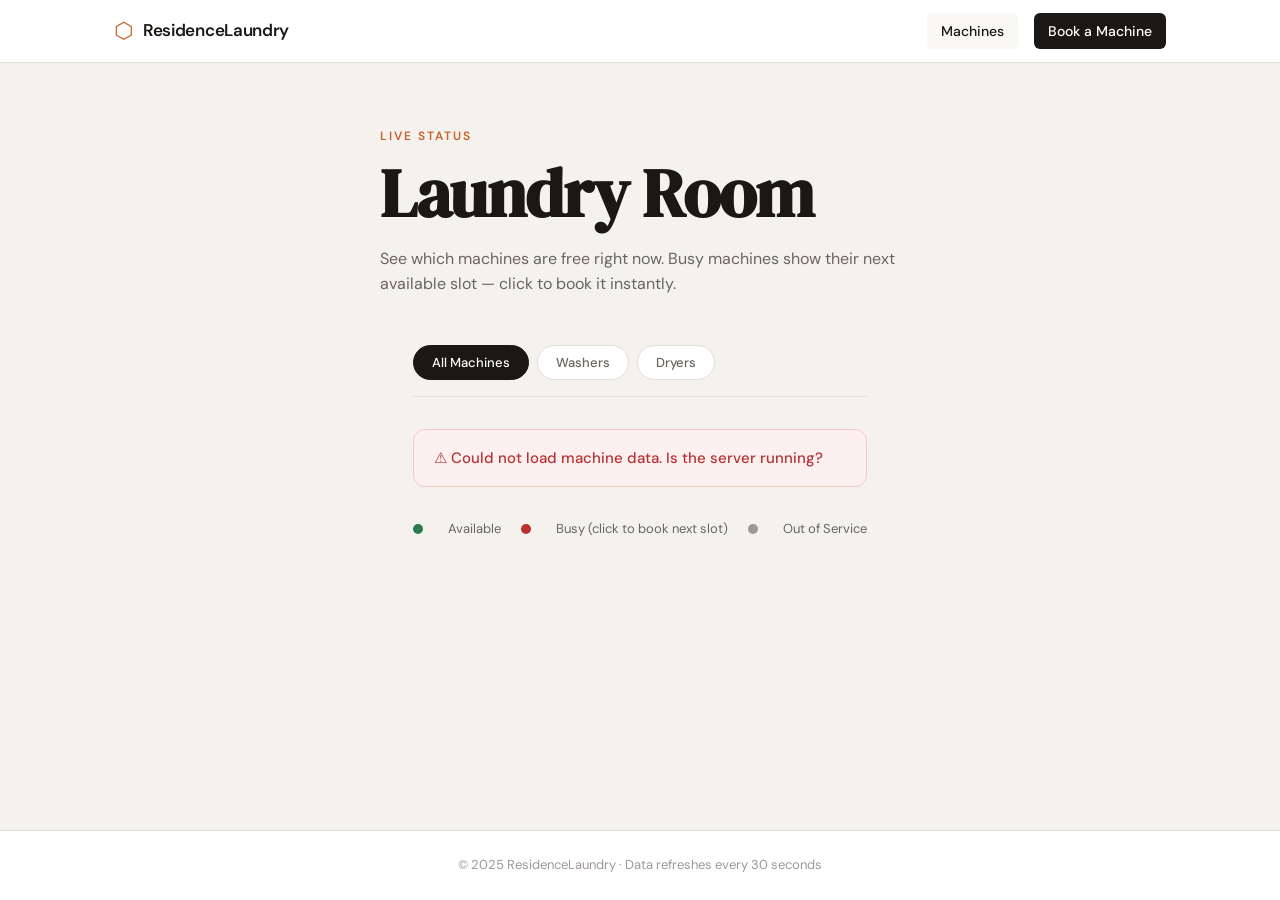
==== templates/index.html @ 704d6255 "Add admin dashboard and next-slot feature" ====
<!DOCTYPE html>
<html lang="en">
<head>
    <meta charset="UTF-8" />
    <meta name="viewport" content="width=device-width, initial-scale=1.0" />
    <title>ResidenceLaundry — Machine Status</title>
    <link rel="stylesheet" href="/static/style.css" />
    <link rel="preconnect" href="https://fonts.googleapis.com" />
    <link href="https://fonts.googleapis.com/css2?family=DM+Serif+Display&family=DM+Sans:wght@300;400;500;600&display=swap" rel="stylesheet" />
</head>
<body>

    <header class="site-header">
        <div class="header-inner">
            <div class="brand">
                <span class="brand-icon">⬡</span>
                <span class="brand-name">ResidenceLaundry</span>
            </div>
            <nav>
                <a href="/" class="nav-link active">Machines</a>
                <a href="/book" class="nav-link nav-cta">Book a Machine</a>
            </nav>
        </div>
    </header>

    <section class="hero">
        <p class="hero-label">Live Status</p>
        <h1 class="hero-title">Laundry Room</h1>
        <p class="hero-sub">See which machines are free right now. Busy machines show their next available slot — click to book it instantly.</p>
    </section>

    <main class="main-content">

        <div class="filter-bar">
            <button class="filter-btn active" data-filter="all">All Machines</button>
            <button class="filter-btn" data-filter="Washer">Washers</button>
            <button class="filter-btn" data-filter="Dryer">Dryers</button>
        </div>

        <div id="loading" class="loading-state">
            <div class="spinner"></div>
            <p>Fetching machine status…</p>
        </div>

        <div id="error-banner" class="error-banner hidden">
            <span>⚠</span> Could not load machine data. Is the server running?
        </div>

        <div id="machines-grid" class="machines-grid hidden"></div>

        <div class="legend">
            <span class="legend-dot available-dot"></span> Available
            <span class="legend-dot busy-dot"></span> Busy (click to book next slot)
            <span class="legend-dot oos-dot"></span> Out of Service
        </div>

    </main>

    <footer class="site-footer">
        <p>© 2025 ResidenceLaundry · Data refreshes every 30 seconds</p>
    </footer>

    <script src="/static/script.js"></script>
</body>
</html>
---- static/style.css ----
/* =============================================================
   ResidenceLaundry — Stylesheet
   Aesthetic: Clean industrial utility with warm accents.
   Fonts: DM Serif Display (headings) + DM Sans (body)
   ============================================================= */

/* ---- CSS Custom Properties (design tokens) ---- */
:root {
    --bg:           #f5f2ee;        /* warm off-white background */
    --surface:      #ffffff;
    --surface-2:    #faf8f5;
    --border:       #e2ddd8;
    --text-primary: #1a1714;
    --text-secondary: #6b6460;
    --text-muted:   #9e9894;

    --accent:       #c8602a;        /* terracotta orange — main accent */
    --accent-light: #f5ebe4;

    --available:    #2d7a4f;        /* forest green */
    --available-bg: #eaf4ee;
    --busy:         #b83232;        /* deep red */
    --busy-bg:      #fdf0f0;

    --radius-sm:    6px;
    --radius-md:    12px;
    --radius-lg:    20px;

    --shadow-sm:    0 1px 4px rgba(26,23,20,.07);
    --shadow-md:    0 4px 20px rgba(26,23,20,.10);
    --shadow-lg:    0 12px 40px rgba(26,23,20,.14);

    --font-serif:   'DM Serif Display', Georgia, serif;
    --font-sans:    'DM Sans', system-ui, sans-serif;

    --transition:   180ms ease;
}

/* ---- Reset / Base ---- */
*, *::before, *::after { box-sizing: border-box; margin: 0; padding: 0; }

html { scroll-behavior: smooth; }

body {
    font-family: var(--font-sans);
    background: var(--bg);
    color: var(--text-primary);
    font-size: 15px;
    line-height: 1.6;
    min-height: 100vh;
    display: flex;
    flex-direction: column;
}

a { color: inherit; text-decoration: none; }
button { font-family: inherit; cursor: pointer; }
input, select { font-family: inherit; }

/* ================================================================
   HEADER
   ================================================================ */
.site-header {
    background: var(--surface);
    border-bottom: 1px solid var(--border);
    position: sticky;
    top: 0;
    z-index: 100;
}

.header-inner {
    max-width: 1100px;
    margin: 0 auto;
    padding: 0 24px;
    height: 62px;
    display: flex;
    align-items: center;
    justify-content: space-between;
}

.brand {
    display: flex;
    align-items: center;
    gap: 10px;
    font-weight: 600;
    font-size: 17px;
    letter-spacing: -0.3px;
}

.brand-icon {
    font-size: 22px;
    color: var(--accent);
    line-height: 1;
}

nav {
    display: flex;
    align-items: center;
    gap: 8px;
}

.nav-link {
    padding: 7px 14px;
    border-radius: var(--radius-sm);
    font-size: 14px;
    font-weight: 500;
    color: var(--text-secondary);
    transition: background var(--transition), color var(--transition);
}

.nav-link:hover,
.nav-link.active {
    background: var(--surface-2);
    color: var(--text-primary);
}

.nav-cta {
    background: var(--text-primary);
    color: #fff !important;
    margin-left: 8px;
}

.nav-cta:hover,
.nav-cta.active {
    background: var(--accent) !important;
    color: #fff !important;
}

/* ================================================================
   HERO
   ================================================================ */
.hero {
    max-width: 1100px;
    margin: 0 auto;
    padding: 64px 24px 48px;
}

.hero-small {
    padding-top: 48px;
    padding-bottom: 36px;
}

.hero-label {
    font-size: 12px;
    font-weight: 600;
    letter-spacing: 2px;
    text-transform: uppercase;
    color: var(--accent);
    margin-bottom: 12px;
}

.hero-title {
    font-family: var(--font-serif);
    font-size: clamp(40px, 6vw, 68px);
    line-height: 1.05;
    letter-spacing: -1px;
    color: var(--text-primary);
    margin-bottom: 16px;
}

.hero-sub {
    font-size: 16px;
    color: var(--text-secondary);
    max-width: 520px;
}

/* ================================================================
   MAIN CONTENT
   ================================================================ */
.main-content {
    max-width: 1100px;
    margin: 0 auto;
    padding: 0 24px 80px;
    flex: 1;
}

/* ================================================================
   FILTER BAR
   ================================================================ */
.filter-bar {
    display: flex;
    gap: 8px;
    margin-bottom: 32px;
    border-bottom: 1px solid var(--border);
    padding-bottom: 16px;
}

.filter-btn {
    padding: 8px 18px;
    border: 1px solid var(--border);
    border-radius: 100px;
    background: var(--surface);
    font-size: 13px;
    font-weight: 500;
    color: var(--text-secondary);
    transition: all var(--transition);
}

.filter-btn:hover {
    border-color: var(--text-secondary);
    color: var(--text-primary);
}

.filter-btn.active {
    background: var(--text-primary);
    border-color: var(--text-primary);
    color: #fff;
}

/* ================================================================
   MACHINE GRID
   ================================================================ */
.machines-grid {
    display: grid;
    grid-template-columns: repeat(auto-fill, minmax(280px, 1fr));
    gap: 18px;
}

.machine-card {
    background: var(--surface);
    border: 1px solid var(--border);
    border-radius: var(--radius-lg);
    padding: 24px;
    transition: transform var(--transition), box-shadow var(--transition);
    position: relative;
    overflow: hidden;
    animation: fadeUp 300ms ease both;
}

.machine-card:hover {
    transform: translateY(-3px);
    box-shadow: var(--shadow-md);
}

/* Subtle left bar to indicate status */
.machine-card::before {
    content: '';
    position: absolute;
    top: 0; left: 0; bottom: 0;
    width: 4px;
    border-radius: 4px 0 0 4px;
}

.machine-card.available::before { background: var(--available); }
.machine-card.busy::before       { background: var(--busy); }

.machine-type-badge {
    display: inline-flex;
    align-items: center;
    gap: 5px;
    font-size: 11px;
    font-weight: 600;
    letter-spacing: 1.5px;
    text-transform: uppercase;
    color: var(--text-muted);
    margin-bottom: 10px;
}

.machine-name {
    font-family: var(--font-serif);
    font-size: 24px;
    margin-bottom: 16px;
    letter-spacing: -0.3px;
}

.status-badge {
    display: inline-flex;
    align-items: center;
    gap: 7px;
    padding: 5px 12px;
    border-radius: 100px;
    font-size: 13px;
    font-weight: 600;
    margin-bottom: 14px;
}

.status-badge.available {
    background: var(--available-bg);
    color: var(--available);
}

.status-badge.busy {
    background: var(--busy-bg);
    color: var(--busy);
}

.status-dot {
    width: 7px; height: 7px;
    border-radius: 50%;
}

.available .status-dot  { background: var(--available); animation: pulse-green 2s infinite; }
.busy      .status-dot  { background: var(--busy); }

.machine-detail {
    font-size: 13px;
    color: var(--text-secondary);
    margin-bottom: 4px;
}

.machine-detail strong { color: var(--text-primary); }

.card-footer {
    margin-top: 20px;
    display: flex;
    gap: 10px;
}

.btn-book {
    flex: 1;
    padding: 10px;
    background: var(--text-primary);
    color: #fff;
    border: none;
    border-radius: var(--radius-sm);
    font-size: 13px;
    font-weight: 600;
    transition: background var(--transition);
}

.btn-book:hover  { background: var(--accent); }
.btn-book:disabled {
    background: var(--border);
    color: var(--text-muted);
    cursor: not-allowed;
}

/* ================================================================
   LOADING & ERROR STATES
   ================================================================ */
.loading-state {
    text-align: center;
    padding: 80px 24px;
    color: var(--text-secondary);
}

.spinner {
    width: 36px; height: 36px;
    border: 3px solid var(--border);
    border-top-color: var(--accent);
    border-radius: 50%;
    animation: spin 0.8s linear infinite;
    margin: 0 auto 16px;
}

.error-banner {
    background: var(--busy-bg);
    border: 1px solid #f5c6c6;
    border-radius: var(--radius-md);
    padding: 16px 20px;
    color: var(--busy);
    font-weight: 500;
    margin-bottom: 24px;
}

.legend {
    display: flex;
    align-items: center;
    gap: 20px;
    margin-top: 32px;
    font-size: 13px;
    color: var(--text-secondary);
}

.legend-dot {
    display: inline-block;
    width: 10px; height: 10px;
    border-radius: 50%;
    margin-right: 5px;
}

.available-dot { background: var(--available); }
.busy-dot      { background: var(--busy); }

/* ================================================================
   BOOKING FORM PAGE
   ================================================================ */
.form-page { padding-top: 8px; }

.form-layout {
    display: grid;
    grid-template-columns: 1fr 380px;
    gap: 32px;
    align-items: start;
}

@media (max-width: 860px) {
    .form-layout { grid-template-columns: 1fr; }
}

/* ---- Form Card ---- */
.form-card {
    background: var(--surface);
    border: 1px solid var(--border);
    border-radius: var(--radius-lg);
    padding: 36px;
    box-shadow: var(--shadow-sm);
}

.form-card-title {
    font-family: var(--font-serif);
    font-size: 26px;
    margin-bottom: 28px;
    letter-spacing: -0.3px;
}

.booking-form { display: flex; flex-direction: column; gap: 22px; }

.field-group { display: flex; flex-direction: column; gap: 7px; }

.field-label {
    font-size: 13px;
    font-weight: 600;
    color: var(--text-secondary);
    letter-spacing: 0.3px;
}

.field-input {
    padding: 11px 14px;
    border: 1px solid var(--border);
    border-radius: var(--radius-sm);
    font-size: 15px;
    color: var(--text-primary);
    background: var(--surface);
    transition: border-color var(--transition), box-shadow var(--transition);
    appearance: none;
    -webkit-appearance: none;
}

.field-input:focus {
    outline: none;
    border-color: var(--accent);
    box-shadow: 0 0 0 3px rgba(200,96,42,.12);
}

.field-select {
    background-image: url("data:image/svg+xml,%3Csvg xmlns='http://www.w3.org/2000/svg' width='12' height='8' viewBox='0 0 12 8'%3E%3Cpath d='M1 1l5 5 5-5' stroke='%236b6460' stroke-width='1.5' fill='none' stroke-linecap='round'/%3E%3C/svg%3E");
    background-repeat: no-repeat;
    background-position: right 14px center;
    padding-right: 36px;
    cursor: pointer;
}

.field-hint {
    font-size: 12px;
    color: var(--text-muted);
    margin-top: 2px;
}

.submit-btn {
    margin-top: 8px;
    padding: 14px 24px;
    background: var(--text-primary);
    color: #fff;
    border: none;
    border-radius: var(--radius-md);
    font-size: 15px;
    font-weight: 600;
    letter-spacing: 0.2px;
    transition: background var(--transition), transform var(--transition);
    display: flex;
    align-items: center;
    justify-content: center;
    gap: 10px;
}

.submit-btn:hover { background: var(--accent); transform: translateY(-1px); }
.submit-btn:active { transform: translateY(0); }
.submit-btn:disabled { background: var(--border); color: var(--text-muted); cursor: not-allowed; transform: none; }

.btn-spinner {
    font-size: 18px;
    animation: spin 0.7s linear infinite;
    display: inline-block;
}

/* ---- Feedback Messages ---- */
.feedback-msg {
    display: flex;
    align-items: flex-start;
    gap: 14px;
    padding: 16px 18px;
    border-radius: var(--radius-md);
    margin-bottom: 24px;
    font-size: 14px;
    line-height: 1.5;
}

.feedback-msg p { margin-top: 4px; color: var(--text-secondary); }
.feedback-msg strong { display: block; font-size: 15px; }

.success-msg { background: var(--available-bg); border: 1px solid #b2dfc6; color: var(--available); }
.error-msg   { background: var(--busy-bg);      border: 1px solid #f5c6c6; color: var(--busy); }

.feedback-icon {
    font-size: 20px;
    font-weight: 700;
    flex-shrink: 0;
    margin-top: 1px;
}

/* ---- Info Panel ---- */
.info-panel {
    background: var(--surface-2);
    border: 1px solid var(--border);
    border-radius: var(--radius-lg);
    padding: 30px;
}

.info-title {
    font-family: var(--font-serif);
    font-size: 20px;
    margin-bottom: 22px;
}

.info-steps {
    list-style: none;
    display: flex;
    flex-direction: column;
    gap: 20px;
    margin-bottom: 28px;
}

.info-steps li {
    display: flex;
    gap: 14px;
    font-size: 14px;
    line-height: 1.5;
}

.info-steps p { color: var(--text-secondary); margin-top: 2px; font-size: 13px; }
.info-steps strong { font-weight: 600; }

.step-num {
    font-size: 11px;
    font-weight: 700;
    color: var(--accent);
    background: var(--accent-light);
    padding: 4px 7px;
    border-radius: 4px;
    height: fit-content;
    flex-shrink: 0;
    letter-spacing: 0.5px;
}

.info-duration-box {
    background: var(--surface);
    border: 1px solid var(--border);
    border-radius: var(--radius-md);
    padding: 16px;
    display: flex;
    flex-direction: column;
    gap: 10px;
    margin-bottom: 24px;
}

.duration-item {
    display: flex;
    align-items: center;
    gap: 10px;
    font-size: 14px;
}

.duration-icon { font-size: 20px; }

.back-link {
    font-size: 13px;
    color: var(--text-secondary);
    font-weight: 500;
    transition: color var(--transition);
    display: inline-block;
}

.back-link:hover { color: var(--accent); }

/* ================================================================
   FOOTER
   ================================================================ */
.site-footer {
    text-align: center;
    padding: 24px;
    font-size: 13px;
    color: var(--text-muted);
    border-top: 1px solid var(--border);
    background: var(--surface);
}

/* ================================================================
   UTILITY
   ================================================================ */
.hidden { display: none !important; }

/* ================================================================
   ANIMATIONS
   ================================================================ */
@keyframes spin {
    to { transform: rotate(360deg); }
}

@keyframes fadeUp {
    from { opacity: 0; transform: translateY(14px); }
    to   { opacity: 1; transform: translateY(0); }
}

@keyframes pulse-green {
    0%, 100% { box-shadow: 0 0 0 0 rgba(45,122,79,.4); }
    50%       { box-shadow: 0 0 0 5px rgba(45,122,79,.0); }
}

/* ================================================================
   RESPONSIVE
   ================================================================ */
@media (max-width: 640px) {
    .hero { padding: 40px 16px 32px; }
    .main-content { padding: 0 16px 60px; }
    .form-card { padding: 24px 20px; }
    .filter-bar { flex-wrap: wrap; }
    .header-inner { padding: 0 16px; }
}

/* ================================================================
   ADMIN — Login Page
   ================================================================ */
.login-body {
    display: flex;
    align-items: center;
    justify-content: center;
    min-height: 100vh;
    background: var(--bg);
}

.login-card {
    background: var(--surface);
    border: 1px solid var(--border);
    border-radius: var(--radius-lg);
    padding: 44px 40px;
    width: 100%;
    max-width: 420px;
    box-shadow: var(--shadow-lg);
}

.login-brand {
    display: flex;
    align-items: center;
    gap: 10px;
    font-weight: 600;
    font-size: 16px;
    margin-bottom: 28px;
}

.login-title {
    font-family: var(--font-serif);
    font-size: 32px;
    margin-bottom: 8px;
}

.login-sub {
    color: var(--text-secondary);
    font-size: 14px;
    margin-bottom: 28px;
}

.login-form { display: flex; flex-direction: column; gap: 16px; }

/* ================================================================
   ADMIN — Dashboard
   ================================================================ */
.admin-badge {
    background: var(--accent);
    color: #fff;
    font-size: 10px;
    font-weight: 700;
    letter-spacing: 1px;
    text-transform: uppercase;
    padding: 3px 8px;
    border-radius: 100px;
    margin-left: 4px;
}

/* Stats grid */
.stats-grid {
    display: grid;
    grid-template-columns: repeat(auto-fill, minmax(180px, 1fr));
    gap: 16px;
    margin-bottom: 48px;
}

.stat-card {
    background: var(--surface);
    border: 1px solid var(--border);
    border-radius: var(--radius-md);
    padding: 22px 20px;
    box-shadow: var(--shadow-sm);
}

.stat-card.skeleton {
    height: 90px;
    background: linear-gradient(90deg, var(--border) 25%, var(--surface-2) 50%, var(--border) 75%);
    background-size: 200% 100%;
    animation: shimmer 1.4s infinite;
}

.stat-label {
    font-size: 12px;
    font-weight: 600;
    letter-spacing: 0.5px;
    text-transform: uppercase;
    color: var(--text-muted);
    margin-bottom: 10px;
}

.stat-value {
    font-family: var(--font-serif);
    font-size: 36px;
    line-height: 1;
    color: var(--text-primary);
}

.stat-value-sm { font-size: 22px; }

.stat-of {
    font-size: 18px;
    color: var(--text-muted);
    font-family: var(--font-sans);
}

/* Admin section */
.admin-section { margin-bottom: 52px; }

.section-header {
    display: flex;
    align-items: center;
    justify-content: space-between;
    flex-wrap: wrap;
    gap: 12px;
    margin-bottom: 20px;
    padding-bottom: 14px;
    border-bottom: 1px solid var(--border);
}

.section-title {
    font-family: var(--font-serif);
    font-size: 22px;
}

.section-hint {
    font-size: 13px;
    color: var(--text-muted);
}

.booking-filter-tabs {
    display: flex;
    gap: 6px;
    flex-wrap: wrap;
}

/* Bookings table */
.table-wrap {
    overflow-x: auto;
    border: 1px solid var(--border);
    border-radius: var(--radius-md);
}

.bookings-table {
    width: 100%;
    border-collapse: collapse;
    font-size: 14px;
}

.bookings-table th {
    background: var(--surface-2);
    padding: 12px 16px;
    text-align: left;
    font-size: 12px;
    font-weight: 600;
    letter-spacing: 0.5px;
    text-transform: uppercase;
    color: var(--text-secondary);
    border-bottom: 1px solid var(--border);
    white-space: nowrap;
}

.bookings-table td {
    padding: 12px 16px;
    border-bottom: 1px solid var(--border);
    color: var(--text-primary);
    vertical-align: middle;
}

.bookings-table tr:last-child td { border-bottom: none; }

.bookings-table tr:hover td { background: var(--surface-2); }

/* Status badges inside the table */
.booking-status {
    display: inline-block;
    padding: 3px 10px;
    border-radius: 100px;
    font-size: 12px;
    font-weight: 600;
}

.status-active    { background: var(--available-bg); color: var(--available); }
.status-completed { background: var(--surface-2);    color: var(--text-muted); border: 1px solid var(--border); }
.status-cancelled { background: var(--busy-bg);      color: var(--busy); }

/* Cancel button inside table */
.btn-cancel {
    padding: 5px 12px;
    background: var(--busy-bg);
    color: var(--busy);
    border: 1px solid #f5c6c6;
    border-radius: var(--radius-sm);
    font-size: 12px;
    font-weight: 600;
    cursor: pointer;
    transition: background var(--transition);
}

.btn-cancel:hover { background: var(--busy); color: #fff; }

.no-action { color: var(--text-muted); font-size: 13px; }

/* Machine toggle buttons */
.btn-deactivate {
    background: var(--busy-bg) !important;
    color: var(--busy) !important;
}
.btn-deactivate:hover { background: var(--busy) !important; color: #fff !important; }

.btn-activate {
    background: var(--available-bg) !important;
    color: var(--available) !important;
}
.btn-activate:hover { background: var(--available) !important; color: #fff !important; }

/* Empty state */
.empty-state {
    text-align: center;
    padding: 48px;
    color: var(--text-muted);
    font-size: 14px;
    background: var(--surface);
    border: 1px solid var(--border);
    border-radius: var(--radius-md);
}

/* ================================================================
   OUT OF SERVICE machine card
   ================================================================ */
.machine-card.out-of-service {
    opacity: 0.7;
}

.machine-card.out-of-service::before { background: var(--text-muted); }

.status-badge.oos {
    background: var(--surface-2);
    color: var(--text-muted);
    border: 1px solid var(--border);
}

.oos-dot { background: var(--text-muted); }

/* Next slot hint on busy cards */
.next-slot-hint {
    margin-top: 6px;
    font-size: 13px;
    color: var(--accent) !important;
}

.btn-book-next {
    background: var(--accent) !important;
}

.btn-book-next:hover {
    background: #a8501f !important;
}

/* ================================================================
   TOAST notifications
   ================================================================ */
.toast {
    position: fixed;
    bottom: 28px;
    right: 28px;
    padding: 14px 20px;
    border-radius: var(--radius-md);
    font-size: 14px;
    font-weight: 500;
    box-shadow: var(--shadow-lg);
    z-index: 9999;
    animation: fadeUp 200ms ease;
    max-width: 320px;
}

.toast-success { background: var(--available); color: #fff; }
.toast-error   { background: var(--busy);      color: #fff; }

/* ================================================================
   SKELETON shimmer animation
   ================================================================ */
@keyframes shimmer {
    0%   { background-position: 200% 0; }
    100% { background-position: -200% 0; }
}
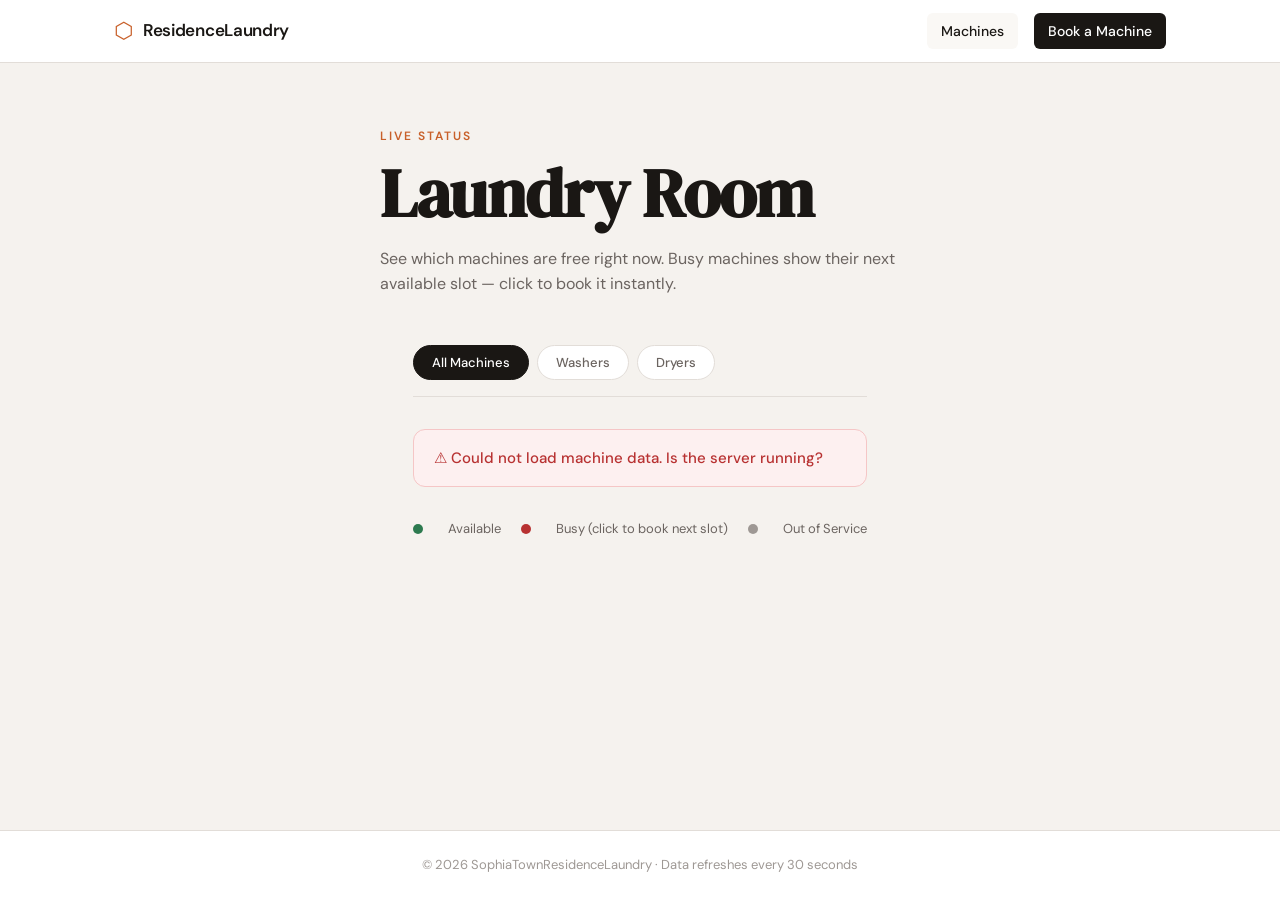
==== commit c95487a9: "Fixing 2025 to 2026 Sophiatown" ====
--- a/templates/index.html
+++ b/templates/index.html
@@ -57,7 +57,7 @@
     </main>
 
     <footer class="site-footer">
-        <p>© 2025 ResidenceLaundry · Data refreshes every 30 seconds</p>
+        <p>© 2026 SophiaTownResidenceLaundry · Data refreshes every 30 seconds</p>
     </footer>
 
     <script src="/static/script.js"></script>
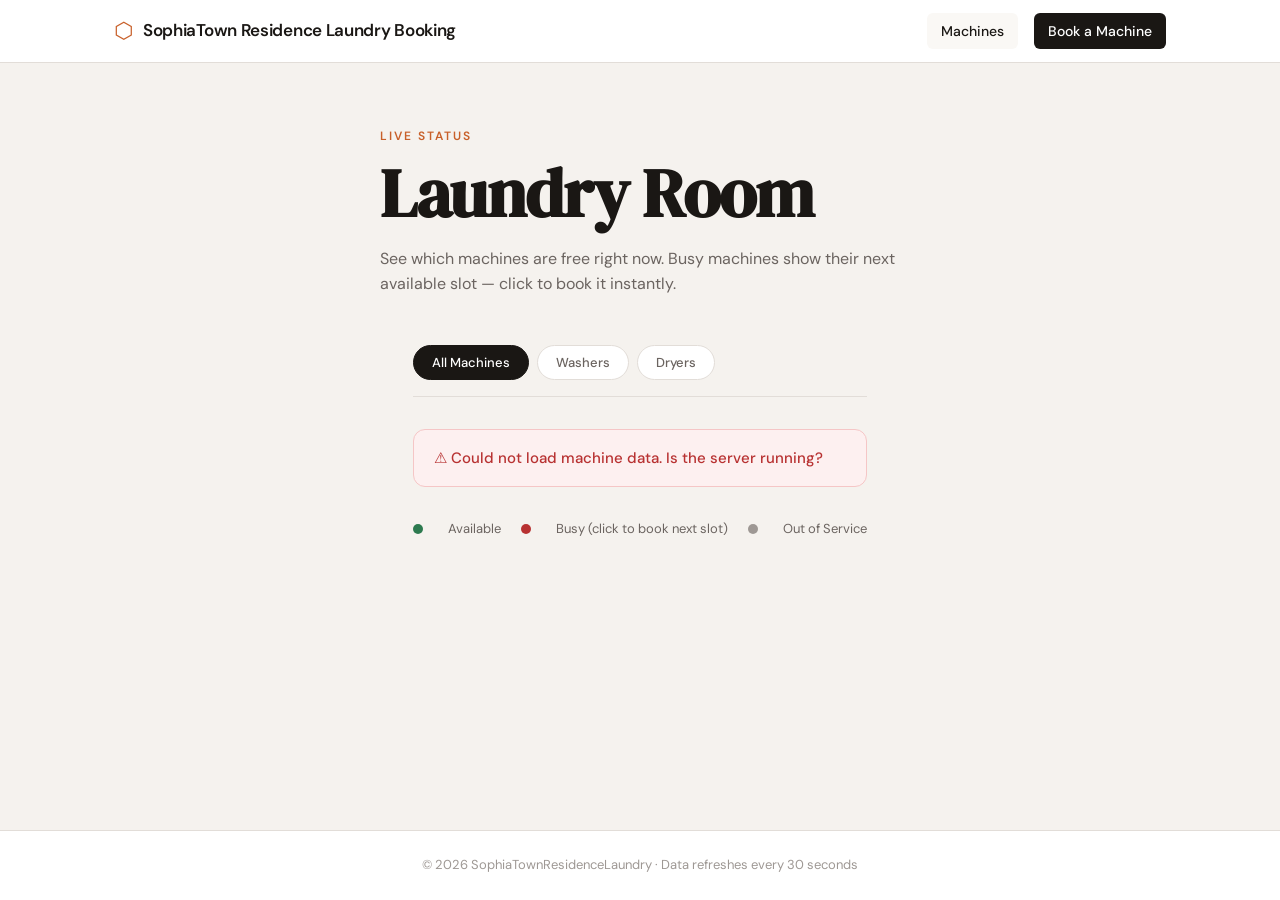
==== commit 957b61b2: "Edit header" ====
--- a/templates/index.html
+++ b/templates/index.html
@@ -14,7 +14,7 @@
         <div class="header-inner">
             <div class="brand">
                 <span class="brand-icon">⬡</span>
-                <span class="brand-name">ResidenceLaundry</span>
+                <span class="brand-name">SophiaTown Residence Laundry Booking</span>
             </div>
             <nav>
                 <a href="/" class="nav-link active">Machines</a>
--- a/static/style.css
+++ b/static/style.css
@@ -903,3 +903,64 @@
     0%   { background-position: 200% 0; }
     100% { background-position: -200% 0; }
 }
+
+/* ================================================================
+   MACHINE QUEUE — list of bookings on each busy machine card
+   ================================================================ */
+.queue-list {
+    margin-top: 12px;
+    display: flex;
+    flex-direction: column;
+    gap: 6px;
+    border-top: 1px solid var(--border);
+    padding-top: 10px;
+}
+
+.queue-entry {
+    display: flex;
+    align-items: flex-start;
+    gap: 10px;
+    padding: 7px 10px;
+    border-radius: var(--radius-sm);
+    background: var(--surface-2);
+    border: 1px solid var(--border);
+}
+
+.queue-entry.queue-current {
+    background: var(--busy-bg);
+    border-color: #f5c6c6;
+}
+
+.queue-tag {
+    font-size: 10px;
+    font-weight: 700;
+    letter-spacing: 0.5px;
+    padding: 3px 7px;
+    border-radius: 4px;
+    flex-shrink: 0;
+    margin-top: 1px;
+}
+
+.queue-now  { background: var(--busy);      color: #fff; }
+.queue-next { background: var(--border);    color: var(--text-secondary); }
+
+.queue-info {
+    display: flex;
+    flex-direction: column;
+    gap: 2px;
+    min-width: 0;
+}
+
+.queue-name {
+    font-size: 13px;
+    font-weight: 500;
+    color: var(--text-primary);
+    white-space: nowrap;
+    overflow: hidden;
+    text-overflow: ellipsis;
+}
+
+.queue-time {
+    font-size: 12px;
+    color: var(--text-muted);
+}
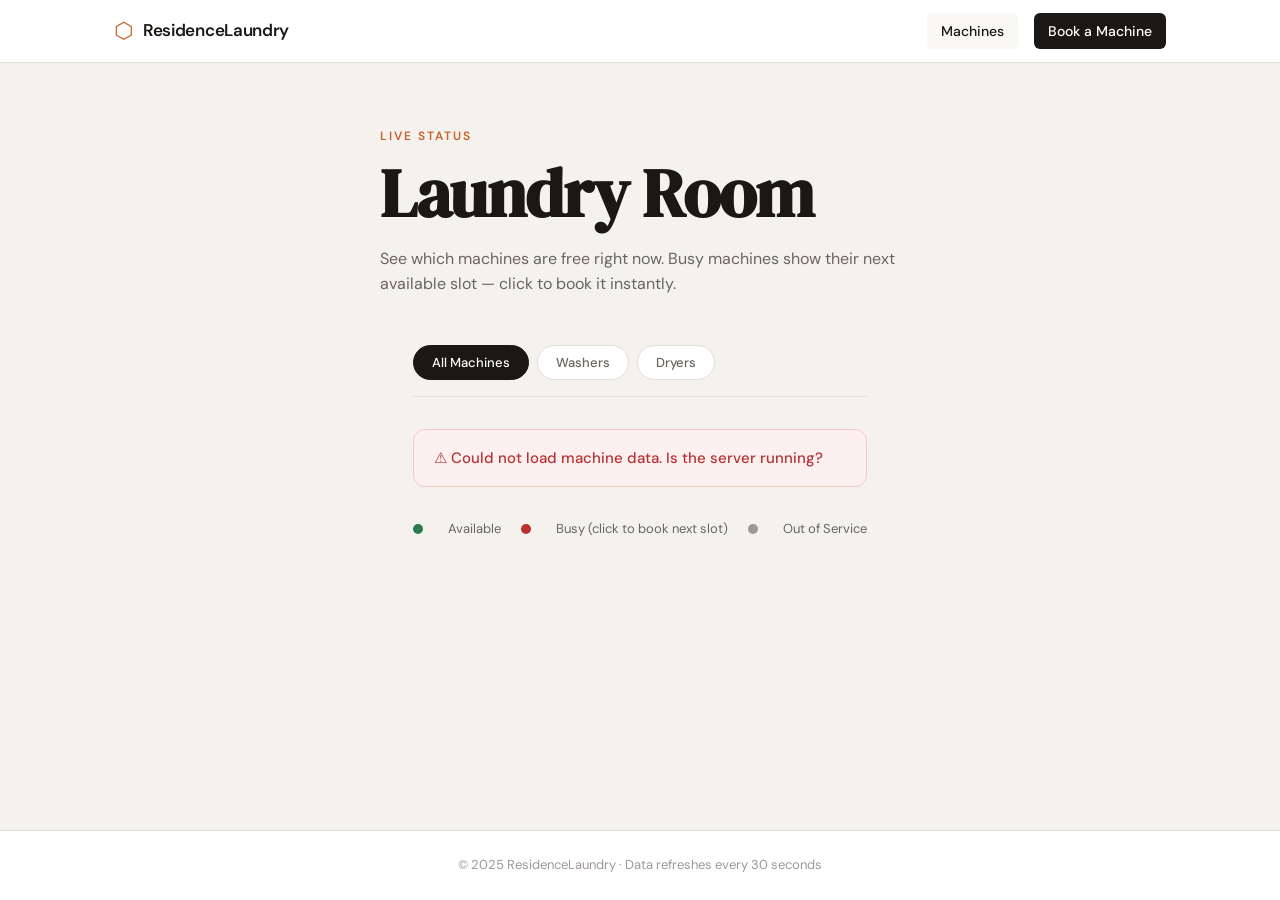
==== commit fb0a3cfd: "Add self-service cancel with automatic queue shifting" ====
--- a/templates/index.html
+++ b/templates/index.html
@@ -14,7 +14,7 @@
         <div class="header-inner">
             <div class="brand">
                 <span class="brand-icon">⬡</span>
-                <span class="brand-name">SophiaTown Residence Laundry Booking</span>
+                <span class="brand-name">ResidenceLaundry</span>
             </div>
             <nav>
                 <a href="/" class="nav-link active">Machines</a>
@@ -57,8 +57,41 @@
     </main>
 
     <footer class="site-footer">
-        <p>© 2026 SophiaTownResidenceLaundry · Data refreshes every 30 seconds</p>
+        <p>© 2025 ResidenceLaundry · Data refreshes every 30 seconds</p>
     </footer>
+
+    <!-- ======================================================= CANCEL MODAL -->
+    <div id="cancel-modal-overlay" class="modal-overlay hidden">
+        <div class="modal-card">
+            <h2 class="modal-title">Cancel Booking</h2>
+            <p class="modal-sub">
+                You are cancelling your slot on <strong id="cancel-machine-name"></strong>.
+                The next person in the queue will be shifted up automatically.
+            </p>
+            <p class="modal-sub" style="margin-top:8px;">
+                Enter your details to confirm it is your booking:
+            </p>
+
+            <div class="field-group" style="margin-top:16px;">
+                <label class="field-label" for="cancel-name-input">Your Full Name</label>
+                <input type="text" id="cancel-name-input" class="field-input" placeholder="e.g. Thabo Nkosi" />
+            </div>
+
+            <div class="field-group" style="margin-top:12px;">
+                <label class="field-label" for="cancel-room-input">Your Room Number</label>
+                <input type="text" id="cancel-room-input" class="field-input" placeholder="e.g. 204" />
+            </div>
+
+            <p id="cancel-feedback" class="cancel-feedback"></p>
+
+            <div class="modal-actions">
+                <button class="modal-btn-secondary" onclick="closeCancelModal()">Keep Booking</button>
+                <button class="modal-btn-danger" id="cancel-confirm-btn" onclick="confirmCancel()">
+                    Yes, Cancel Booking
+                </button>
+            </div>
+        </div>
+    </div>
 
     <script src="/static/script.js"></script>
 </body>
--- a/static/style.css
+++ b/static/style.css
@@ -964,3 +964,116 @@
     font-size: 12px;
     color: var(--text-muted);
 }
+
+/* ================================================================
+   CANCEL BUTTON inside queue entries
+   ================================================================ */
+.btn-cancel-slot {
+    margin-left: auto;
+    flex-shrink: 0;
+    padding: 4px 10px;
+    font-size: 11px;
+    font-weight: 600;
+    background: transparent;
+    color: var(--busy);
+    border: 1px solid #f5c6c6;
+    border-radius: var(--radius-sm);
+    cursor: pointer;
+    transition: all var(--transition);
+    white-space: nowrap;
+}
+
+.btn-cancel-slot:hover {
+    background: var(--busy);
+    color: #fff;
+    border-color: var(--busy);
+}
+
+/* ================================================================
+   CANCEL MODAL
+   ================================================================ */
+.modal-overlay {
+    position: fixed;
+    inset: 0;
+    background: rgba(26, 23, 20, 0.55);
+    backdrop-filter: blur(3px);
+    z-index: 200;
+    display: flex;
+    align-items: center;
+    justify-content: center;
+    padding: 24px;
+}
+
+.modal-card {
+    background: var(--surface);
+    border: 1px solid var(--border);
+    border-radius: var(--radius-lg);
+    padding: 36px 32px;
+    width: 100%;
+    max-width: 460px;
+    box-shadow: var(--shadow-lg);
+    animation: fadeUp 200ms ease;
+}
+
+.modal-title {
+    font-family: var(--font-serif);
+    font-size: 26px;
+    margin-bottom: 12px;
+}
+
+.modal-sub {
+    font-size: 14px;
+    color: var(--text-secondary);
+    line-height: 1.5;
+}
+
+.modal-actions {
+    display: flex;
+    gap: 12px;
+    margin-top: 24px;
+}
+
+.modal-btn-secondary {
+    flex: 1;
+    padding: 11px;
+    background: var(--surface-2);
+    border: 1px solid var(--border);
+    border-radius: var(--radius-sm);
+    font-size: 14px;
+    font-weight: 600;
+    color: var(--text-secondary);
+    cursor: pointer;
+    transition: all var(--transition);
+}
+
+.modal-btn-secondary:hover {
+    background: var(--border);
+    color: var(--text-primary);
+}
+
+.modal-btn-danger {
+    flex: 1;
+    padding: 11px;
+    background: var(--busy);
+    border: none;
+    border-radius: var(--radius-sm);
+    font-size: 14px;
+    font-weight: 600;
+    color: #fff;
+    cursor: pointer;
+    transition: background var(--transition);
+}
+
+.modal-btn-danger:hover    { background: #8b1f1f; }
+.modal-btn-danger:disabled { background: var(--border); color: var(--text-muted); cursor: not-allowed; }
+
+/* Feedback message inside modal */
+.cancel-feedback {
+    font-size: 13px;
+    margin-top: 14px;
+    min-height: 20px;
+    line-height: 1.5;
+}
+
+.cancel-success { color: var(--available); font-weight: 500; }
+.cancel-error   { color: var(--busy);      font-weight: 500; }
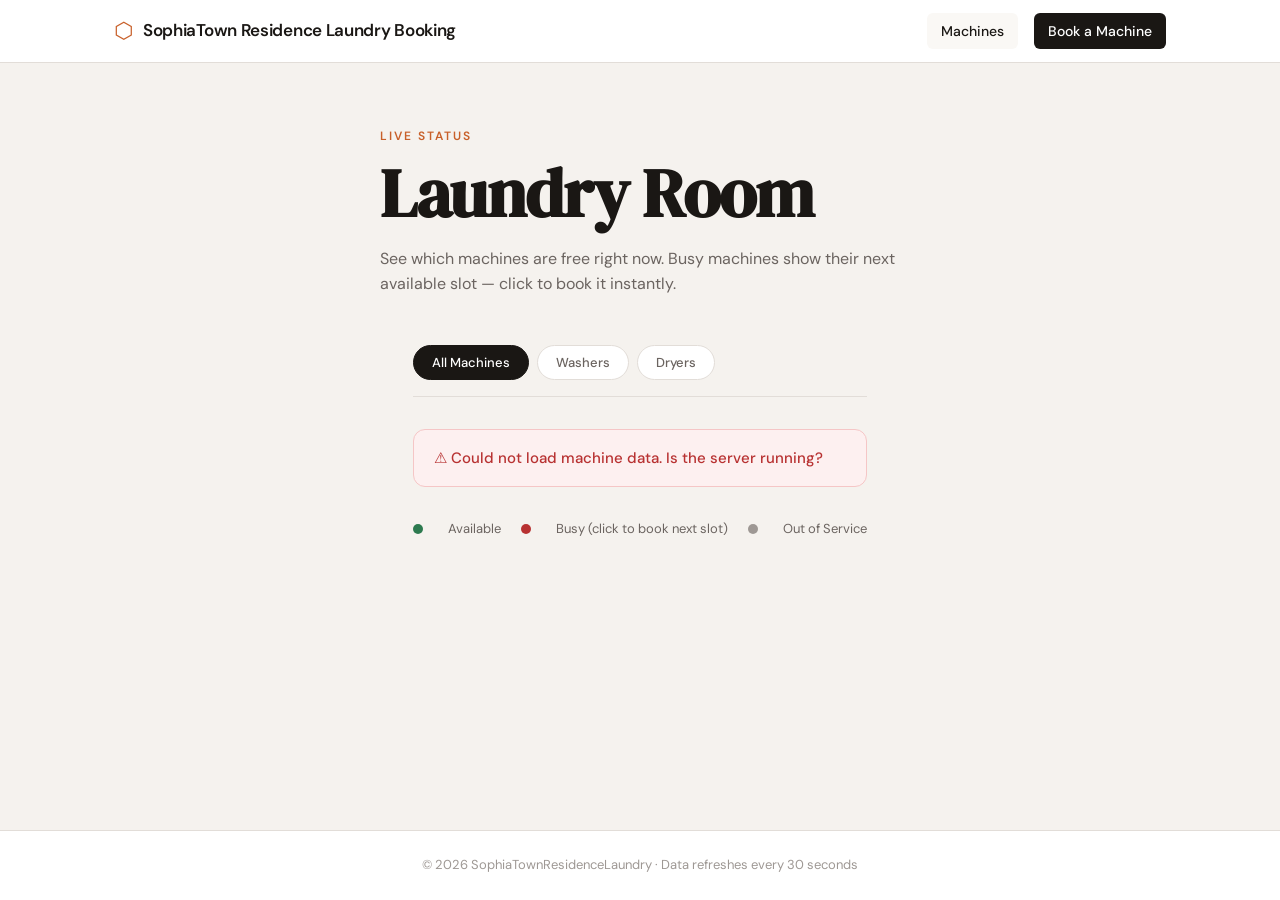
==== commit 9e40769c: "Remove the cancel option" ====
--- a/templates/index.html
+++ b/templates/index.html
@@ -14,7 +14,7 @@
         <div class="header-inner">
             <div class="brand">
                 <span class="brand-icon">⬡</span>
-                <span class="brand-name">ResidenceLaundry</span>
+                <span class="brand-name">SophiaTown Residence Laundry Booking</span>
             </div>
             <nav>
                 <a href="/" class="nav-link active">Machines</a>
@@ -57,41 +57,8 @@
     </main>
 
     <footer class="site-footer">
-        <p>© 2025 ResidenceLaundry · Data refreshes every 30 seconds</p>
+        <p>© 2026 SophiaTownResidenceLaundry · Data refreshes every 30 seconds</p>
     </footer>
-
-    <!-- ======================================================= CANCEL MODAL -->
-    <div id="cancel-modal-overlay" class="modal-overlay hidden">
-        <div class="modal-card">
-            <h2 class="modal-title">Cancel Booking</h2>
-            <p class="modal-sub">
-                You are cancelling your slot on <strong id="cancel-machine-name"></strong>.
-                The next person in the queue will be shifted up automatically.
-            </p>
-            <p class="modal-sub" style="margin-top:8px;">
-                Enter your details to confirm it is your booking:
-            </p>
-
-            <div class="field-group" style="margin-top:16px;">
-                <label class="field-label" for="cancel-name-input">Your Full Name</label>
-                <input type="text" id="cancel-name-input" class="field-input" placeholder="e.g. Thabo Nkosi" />
-            </div>
-
-            <div class="field-group" style="margin-top:12px;">
-                <label class="field-label" for="cancel-room-input">Your Room Number</label>
-                <input type="text" id="cancel-room-input" class="field-input" placeholder="e.g. 204" />
-            </div>
-
-            <p id="cancel-feedback" class="cancel-feedback"></p>
-
-            <div class="modal-actions">
-                <button class="modal-btn-secondary" onclick="closeCancelModal()">Keep Booking</button>
-                <button class="modal-btn-danger" id="cancel-confirm-btn" onclick="confirmCancel()">
-                    Yes, Cancel Booking
-                </button>
-            </div>
-        </div>
-    </div>
 
     <script src="/static/script.js"></script>
 </body>
--- a/static/style.css
+++ b/static/style.css
@@ -964,116 +964,3 @@
     font-size: 12px;
     color: var(--text-muted);
 }
-
-/* ================================================================
-   CANCEL BUTTON inside queue entries
-   ================================================================ */
-.btn-cancel-slot {
-    margin-left: auto;
-    flex-shrink: 0;
-    padding: 4px 10px;
-    font-size: 11px;
-    font-weight: 600;
-    background: transparent;
-    color: var(--busy);
-    border: 1px solid #f5c6c6;
-    border-radius: var(--radius-sm);
-    cursor: pointer;
-    transition: all var(--transition);
-    white-space: nowrap;
-}
-
-.btn-cancel-slot:hover {
-    background: var(--busy);
-    color: #fff;
-    border-color: var(--busy);
-}
-
-/* ================================================================
-   CANCEL MODAL
-   ================================================================ */
-.modal-overlay {
-    position: fixed;
-    inset: 0;
-    background: rgba(26, 23, 20, 0.55);
-    backdrop-filter: blur(3px);
-    z-index: 200;
-    display: flex;
-    align-items: center;
-    justify-content: center;
-    padding: 24px;
-}
-
-.modal-card {
-    background: var(--surface);
-    border: 1px solid var(--border);
-    border-radius: var(--radius-lg);
-    padding: 36px 32px;
-    width: 100%;
-    max-width: 460px;
-    box-shadow: var(--shadow-lg);
-    animation: fadeUp 200ms ease;
-}
-
-.modal-title {
-    font-family: var(--font-serif);
-    font-size: 26px;
-    margin-bottom: 12px;
-}
-
-.modal-sub {
-    font-size: 14px;
-    color: var(--text-secondary);
-    line-height: 1.5;
-}
-
-.modal-actions {
-    display: flex;
-    gap: 12px;
-    margin-top: 24px;
-}
-
-.modal-btn-secondary {
-    flex: 1;
-    padding: 11px;
-    background: var(--surface-2);
-    border: 1px solid var(--border);
-    border-radius: var(--radius-sm);
-    font-size: 14px;
-    font-weight: 600;
-    color: var(--text-secondary);
-    cursor: pointer;
-    transition: all var(--transition);
-}
-
-.modal-btn-secondary:hover {
-    background: var(--border);
-    color: var(--text-primary);
-}
-
-.modal-btn-danger {
-    flex: 1;
-    padding: 11px;
-    background: var(--busy);
-    border: none;
-    border-radius: var(--radius-sm);
-    font-size: 14px;
-    font-weight: 600;
-    color: #fff;
-    cursor: pointer;
-    transition: background var(--transition);
-}
-
-.modal-btn-danger:hover    { background: #8b1f1f; }
-.modal-btn-danger:disabled { background: var(--border); color: var(--text-muted); cursor: not-allowed; }
-
-/* Feedback message inside modal */
-.cancel-feedback {
-    font-size: 13px;
-    margin-top: 14px;
-    min-height: 20px;
-    line-height: 1.5;
-}
-
-.cancel-success { color: var(--available); font-weight: 500; }
-.cancel-error   { color: var(--busy);      font-weight: 500; }
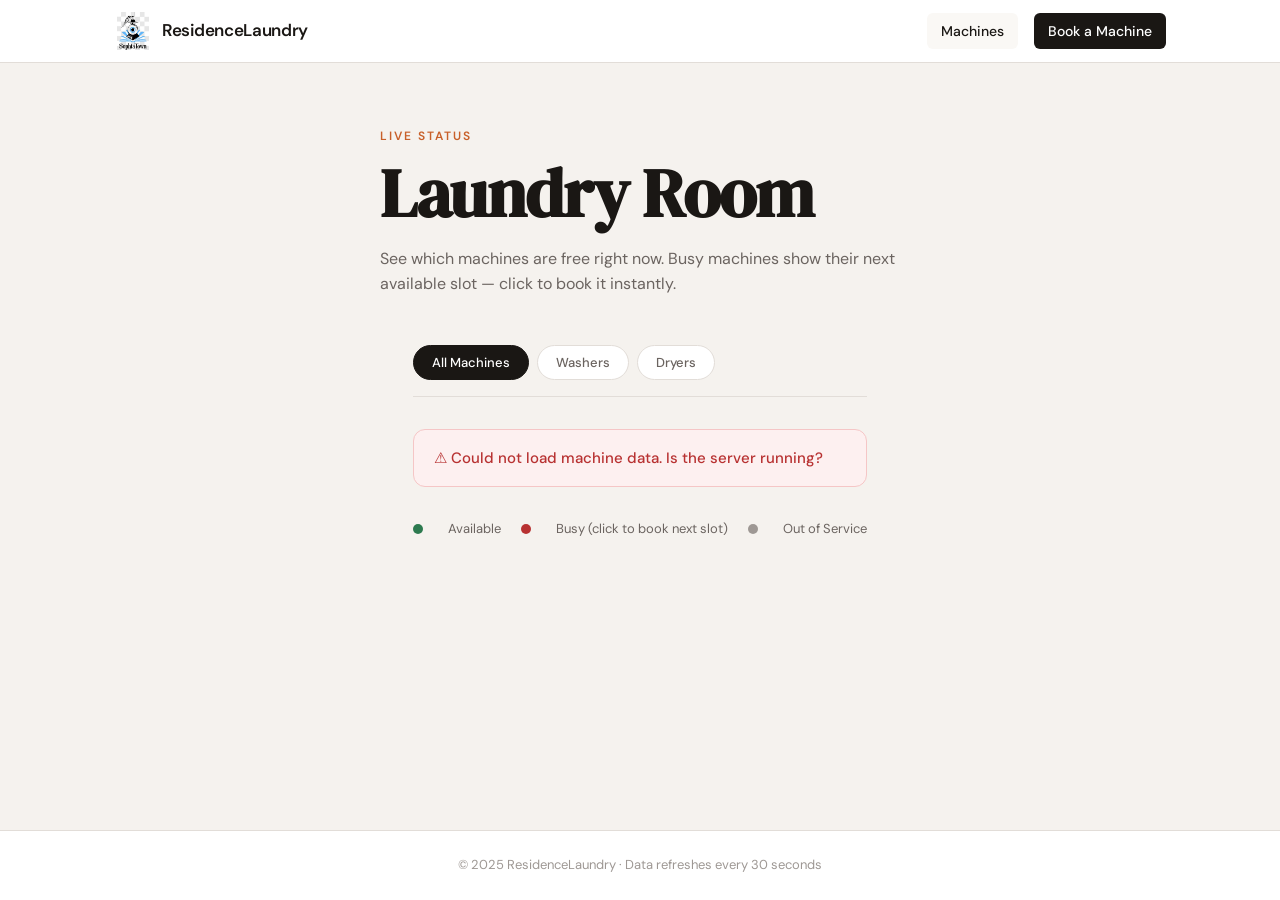
==== commit bba888a4: "Replace hexagon with SophiaTown logo" ====
--- a/templates/index.html
+++ b/templates/index.html
@@ -13,8 +13,8 @@
     <header class="site-header">
         <div class="header-inner">
             <div class="brand">
-                <span class="brand-icon">⬡</span>
-                <span class="brand-name">SophiaTown Residence Laundry Booking</span>
+                <img src="/static/logo.png" alt="SophiaTown Logo" class="brand-logo" />
+                <span class="brand-name">ResidenceLaundry</span>
             </div>
             <nav>
                 <a href="/" class="nav-link active">Machines</a>
@@ -57,8 +57,41 @@
     </main>
 
     <footer class="site-footer">
-        <p>© 2026 SophiaTownResidenceLaundry · Data refreshes every 30 seconds</p>
+        <p>© 2025 ResidenceLaundry · Data refreshes every 30 seconds</p>
     </footer>
+
+    <!-- ======================================================= CANCEL MODAL -->
+    <div id="cancel-modal-overlay" class="modal-overlay hidden">
+        <div class="modal-card">
+            <h2 class="modal-title">Cancel Booking</h2>
+            <p class="modal-sub">
+                You are cancelling your slot on <strong id="cancel-machine-name"></strong>.
+                The next person in the queue will be shifted up automatically.
+            </p>
+            <p class="modal-sub" style="margin-top:8px;">
+                Enter your details to confirm it is your booking:
+            </p>
+
+            <div class="field-group" style="margin-top:16px;">
+                <label class="field-label" for="cancel-name-input">Your Full Name</label>
+                <input type="text" id="cancel-name-input" class="field-input" placeholder="e.g. Thabo Nkosi" />
+            </div>
+
+            <div class="field-group" style="margin-top:12px;">
+                <label class="field-label" for="cancel-room-input">Your Room Number</label>
+                <input type="text" id="cancel-room-input" class="field-input" placeholder="e.g. 204" />
+            </div>
+
+            <p id="cancel-feedback" class="cancel-feedback"></p>
+
+            <div class="modal-actions">
+                <button class="modal-btn-secondary" onclick="closeCancelModal()">Keep Booking</button>
+                <button class="modal-btn-danger" id="cancel-confirm-btn" onclick="confirmCancel()">
+                    Yes, Cancel Booking
+                </button>
+            </div>
+        </div>
+    </div>
 
     <script src="/static/script.js"></script>
 </body>
--- a/static/style.css
+++ b/static/style.css
@@ -86,10 +86,11 @@
     letter-spacing: -0.3px;
 }
 
-.brand-icon {
-    font-size: 22px;
-    color: var(--accent);
-    line-height: 1;
+.brand-logo {
+    height: 38px;
+    width: 38px;
+    object-fit: contain;
+    border-radius: 4px;
 }
 
 nav {
@@ -964,3 +965,213 @@
     font-size: 12px;
     color: var(--text-muted);
 }
+
+/* ================================================================
+   CANCEL BUTTON inside queue entries
+   ================================================================ */
+.btn-cancel-slot {
+    margin-left: auto;
+    flex-shrink: 0;
+    padding: 4px 10px;
+    font-size: 11px;
+    font-weight: 600;
+    background: transparent;
+    color: var(--busy);
+    border: 1px solid #f5c6c6;
+    border-radius: var(--radius-sm);
+    cursor: pointer;
+    transition: all var(--transition);
+    white-space: nowrap;
+}
+
+.btn-cancel-slot:hover {
+    background: var(--busy);
+    color: #fff;
+    border-color: var(--busy);
+}
+
+/* ================================================================
+   CANCEL MODAL
+   ================================================================ */
+.modal-overlay {
+    position: fixed;
+    inset: 0;
+    background: rgba(26, 23, 20, 0.55);
+    backdrop-filter: blur(3px);
+    z-index: 200;
+    display: flex;
+    align-items: center;
+    justify-content: center;
+    padding: 24px;
+}
+
+.modal-card {
+    background: var(--surface);
+    border: 1px solid var(--border);
+    border-radius: var(--radius-lg);
+    padding: 36px 32px;
+    width: 100%;
+    max-width: 460px;
+    box-shadow: var(--shadow-lg);
+    animation: fadeUp 200ms ease;
+}
+
+.modal-title {
+    font-family: var(--font-serif);
+    font-size: 26px;
+    margin-bottom: 12px;
+}
+
+.modal-sub {
+    font-size: 14px;
+    color: var(--text-secondary);
+    line-height: 1.5;
+}
+
+.modal-actions {
+    display: flex;
+    gap: 12px;
+    margin-top: 24px;
+}
+
+.modal-btn-secondary {
+    flex: 1;
+    padding: 11px;
+    background: var(--surface-2);
+    border: 1px solid var(--border);
+    border-radius: var(--radius-sm);
+    font-size: 14px;
+    font-weight: 600;
+    color: var(--text-secondary);
+    cursor: pointer;
+    transition: all var(--transition);
+}
+
+.modal-btn-secondary:hover {
+    background: var(--border);
+    color: var(--text-primary);
+}
+
+.modal-btn-danger {
+    flex: 1;
+    padding: 11px;
+    background: var(--busy);
+    border: none;
+    border-radius: var(--radius-sm);
+    font-size: 14px;
+    font-weight: 600;
+    color: #fff;
+    cursor: pointer;
+    transition: background var(--transition);
+}
+
+.modal-btn-danger:hover    { background: #8b1f1f; }
+.modal-btn-danger:disabled { background: var(--border); color: var(--text-muted); cursor: not-allowed; }
+
+/* Feedback message inside modal */
+.cancel-feedback {
+    font-size: 13px;
+    margin-top: 14px;
+    min-height: 20px;
+    line-height: 1.5;
+}
+
+.cancel-success { color: var(--available); font-weight: 500; }
+.cancel-error   { color: var(--busy);      font-weight: 500; }
+
+/* ================================================================
+   ADD MACHINE FORM
+   ================================================================ */
+.add-machine-form {
+    background: var(--surface);
+    border: 1px solid var(--border);
+    border-radius: var(--radius-lg);
+    padding: 28px 28px 24px;
+    display: flex;
+    flex-wrap: wrap;
+    align-items: flex-end;
+    gap: 20px;
+}
+
+.add-machine-btn {
+    margin-top: 0;
+    padding: 11px 28px;
+    font-size: 14px;
+    white-space: nowrap;
+}
+
+.add-machine-feedback {
+    width: 100%;
+    font-size: 13px;
+    font-weight: 500;
+    min-height: 18px;
+    margin: 0;
+}
+
+.feedback-success { color: var(--available); }
+.feedback-error   { color: var(--busy); }
+
+/* ================================================================
+   CLEAR HISTORY BUTTONS
+   ================================================================ */
+.clear-history-btns {
+    display: flex;
+    gap: 8px;
+    flex-wrap: wrap;
+}
+
+.btn-clear-history {
+    padding: 7px 14px;
+    font-size: 12px;
+    font-weight: 600;
+    border: 1px solid var(--border);
+    border-radius: var(--radius-sm);
+    background: var(--surface);
+    color: var(--text-secondary);
+    cursor: pointer;
+    transition: all var(--transition);
+    white-space: nowrap;
+}
+
+.btn-clear-history:hover {
+    background: var(--busy-bg);
+    border-color: #f5c6c6;
+    color: var(--busy);
+}
+
+.btn-clear-all {
+    background: var(--busy-bg);
+    border-color: #f5c6c6;
+    color: var(--busy);
+}
+
+.btn-clear-all:hover {
+    background: var(--busy);
+    color: #fff;
+}
+
+/* ================================================================
+   DELETE MACHINE BUTTON
+   ================================================================ */
+.btn-delete-machine {
+    background: var(--busy-bg) !important;
+    color: var(--busy) !important;
+    border: 1px solid #f5c6c6 !important;
+    font-size: 12px !important;
+}
+
+.btn-delete-machine:hover {
+    background: var(--busy) !important;
+    color: #fff !important;
+}
+
+/* Responsive section header with clear buttons */
+@media (max-width: 700px) {
+    .section-header {
+        flex-direction: column;
+        align-items: flex-start;
+    }
+    .clear-history-btns { margin-top: 8px; }
+    .add-machine-form   { flex-direction: column; align-items: stretch; }
+    .add-machine-btn    { width: 100%; }
+}
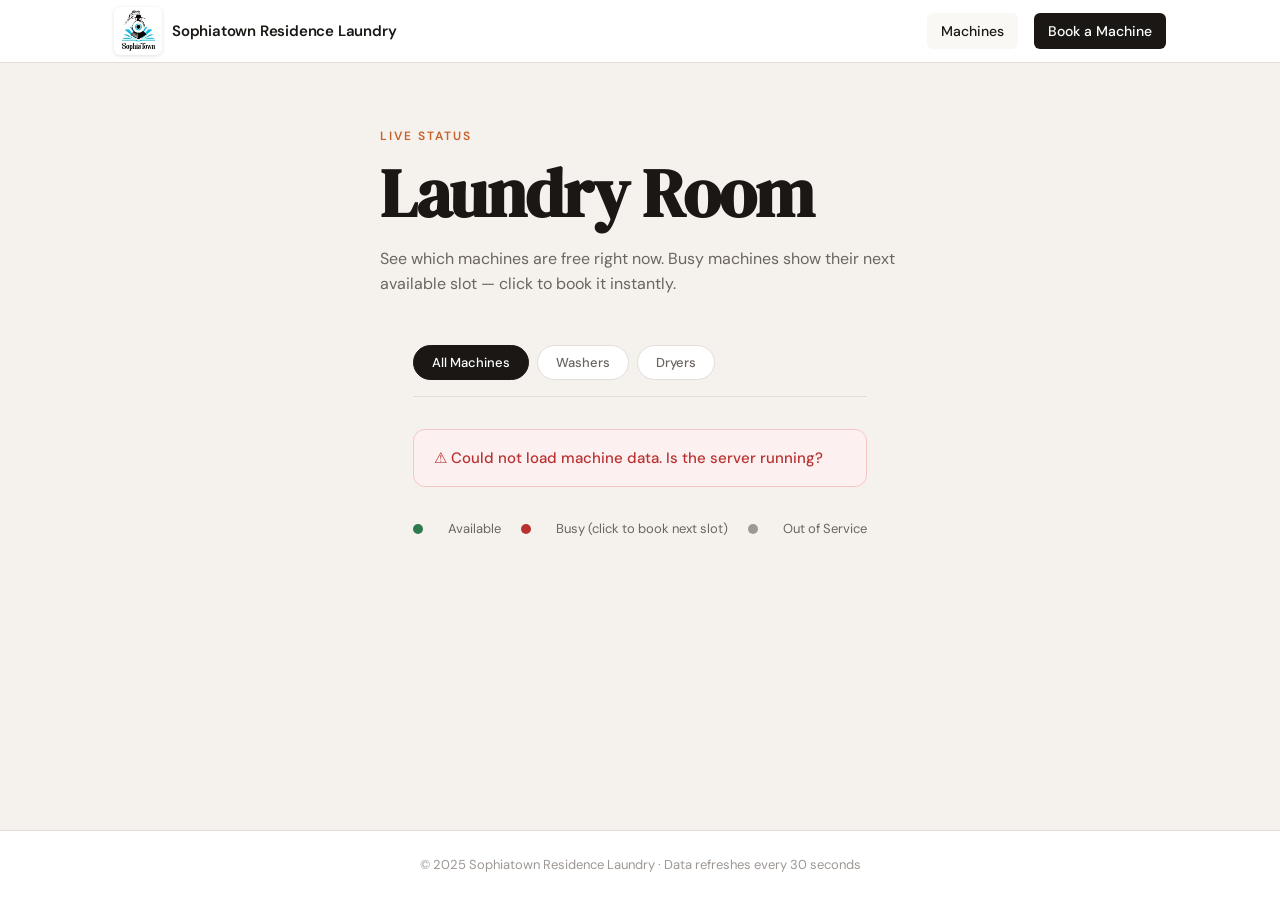
==== commit b9f6c2a1: "Replace hexagon with SophiaTown logo" ====
--- a/templates/index.html
+++ b/templates/index.html
@@ -3,7 +3,7 @@
 <head>
     <meta charset="UTF-8" />
     <meta name="viewport" content="width=device-width, initial-scale=1.0" />
-    <title>ResidenceLaundry — Machine Status</title>
+    <title>Sophiatown Residence Laundry — Machine Status</title>
     <link rel="stylesheet" href="/static/style.css" />
     <link rel="preconnect" href="https://fonts.googleapis.com" />
     <link href="https://fonts.googleapis.com/css2?family=DM+Serif+Display&family=DM+Sans:wght@300;400;500;600&display=swap" rel="stylesheet" />
@@ -14,7 +14,7 @@
         <div class="header-inner">
             <div class="brand">
                 <img src="/static/logo.png" alt="SophiaTown Logo" class="brand-logo" />
-                <span class="brand-name">ResidenceLaundry</span>
+                <span class="brand-name">Sophiatown Residence Laundry</span>
             </div>
             <nav>
                 <a href="/" class="nav-link active">Machines</a>
@@ -57,7 +57,7 @@
     </main>
 
     <footer class="site-footer">
-        <p>© 2025 ResidenceLaundry · Data refreshes every 30 seconds</p>
+        <p>© 2025 Sophiatown Residence Laundry · Data refreshes every 30 seconds</p>
     </footer>
 
     <!-- ======================================================= CANCEL MODAL -->
--- a/static/style.css
+++ b/static/style.css
@@ -82,15 +82,19 @@
     align-items: center;
     gap: 10px;
     font-weight: 600;
-    font-size: 17px;
-    letter-spacing: -0.3px;
+    font-size: 15px;
+    letter-spacing: -0.2px;
 }
 
 .brand-logo {
-    height: 38px;
-    width: 38px;
+    height: 48px;
+    width: 48px;
     object-fit: contain;
-    border-radius: 4px;
+    /* White background so the black parts of the logo show clearly */
+    background: #fff;
+    border-radius: 6px;
+    padding: 2px;
+    box-shadow: 0 1px 4px rgba(0,0,0,0.12);
 }
 
 nav {
